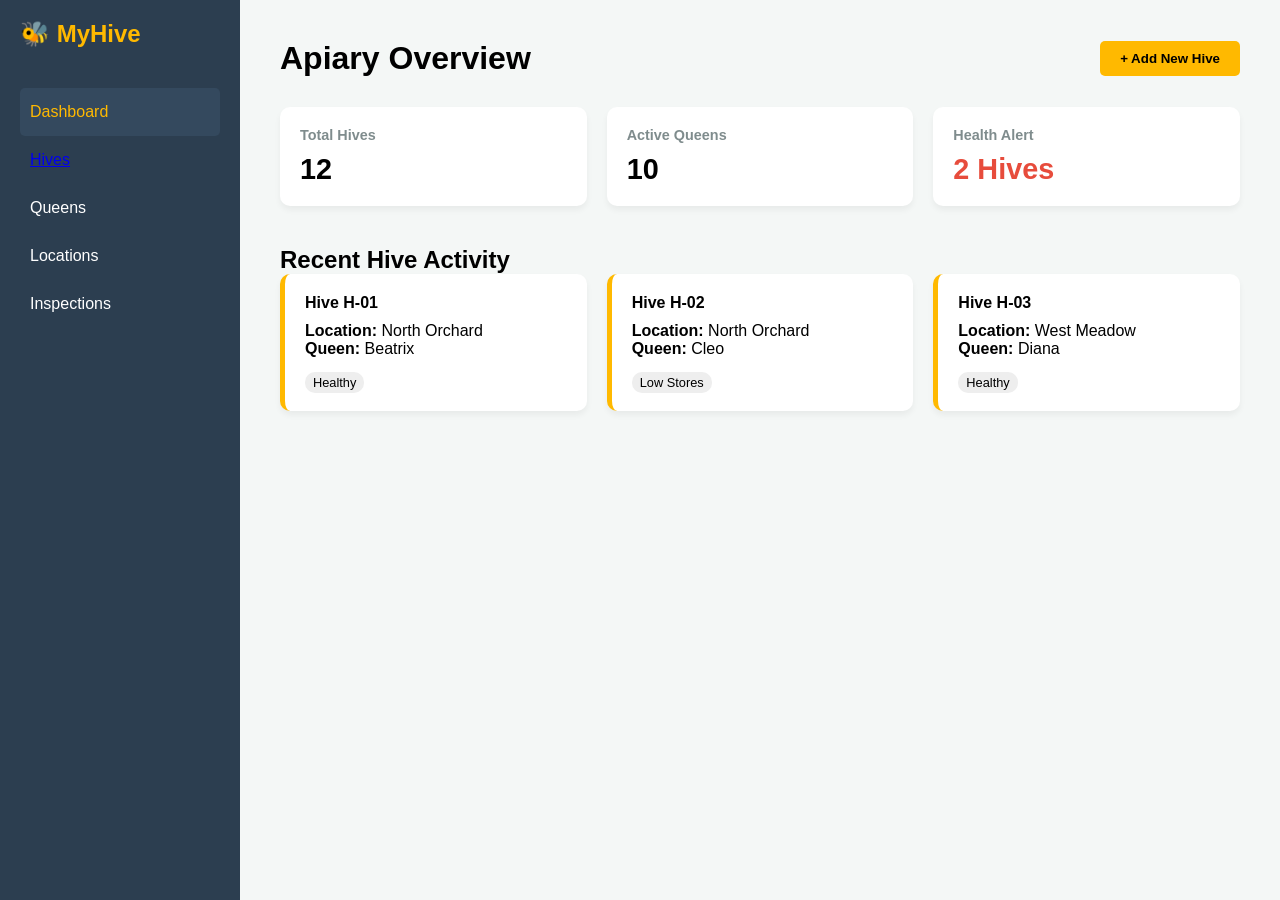
==== Pages/index.html @ 9ae71899 "Initial Commit" ====
<!DOCTYPE html>
<html lang="en">
<head>
    <meta charset="UTF-8">
    <meta name="viewport" content="width=device-width, initial-scale=1.0">
    <title>Apiary Manager | Dashboard</title>
    <link rel="stylesheet" href="../style.css">
</head>
<body>
    <div class="container">
        <nav class="sidebar">
            <div class="logo">🐝 MyHive</div>
            <ul>
                <li class="active">Dashboard</li>
                <li>
                    <a href="hives.html">Hives</a>
                </li>
                <li >Queens</li>
                <li>Locations</li>
                <li>Inspections</li>
            </ul>
        </nav>

        <main class="content">
            <header>
                <h1>Apiary Overview</h1>
                <button id="addHiveBtn" class="btn-primary">+ Add New Hive</button>
            </header>

            <section class="stats-grid">
                <div class="card stat-card">
                    <h3>Total Hives</h3>
                    <p id="totalHives">12</p>
                </div>
                <div class="card stat-card">
                    <h3>Active Queens</h3>
                    <p id="activeQueens">10</p>
                </div>
                <div class="card stat-card">
                    <h3>Health Alert</h3>
                    <p class="alert-text">2 Hives</p>
                </div>
            </section>

            <section class="hive-section">
                <h2>Recent Hive Activity</h2>
                <div class="hive-grid" id="hiveGrid">
                </div>
            </section>
        </main>
    </div>
   <script src="../index.js"></script>
</body>
</html>
---- style.css ----
:root {
    --primary-gold: #ffb900;
    --dark-slate: #2c3e50;
    --bg-light: #f4f7f6;
    --white: #ffffff;
    --alert-red: #e74c3c;
}

* {
    box-sizing: border-box;
    margin: 0;
    padding: 0;
    font-family: 'Segoe UI', sans-serif;
}

body {
    background-color: var(--bg-light);
    display: flex;
}

.container {
    display: flex;
    width: 100%;
    min-height: 100vh;
}

/* Sidebar */
.sidebar {
    width: 240px;
    background: var(--dark-slate);
    color: white;
    padding: 20px;
}

.logo {
    font-size: 1.5rem;
    font-weight: bold;
    margin-bottom: 40px;
    color: var(--primary-gold);
}

.sidebar ul {
    list-style: none;
}

.sidebar li {
    padding: 15px 10px;
    cursor: pointer;
    transition: 0.3s;
    border-radius: 5px;
}

.sidebar li:hover,
.sidebar li.active {
    background: #34495e;
    color: var(--primary-gold);
}

/* Main Content */
.content {
    flex: 1;
    padding: 40px;
}

header {
    display: flex;
    justify-content: space-between;
    align-items: center;
    margin-bottom: 30px;
}

.btn-primary {
    background: var(--primary-gold);
    border: none;
    padding: 10px 20px;
    border-radius: 5px;
    font-weight: bold;
    cursor: pointer;
}

/* Dashboard Cards */
.stats-grid {
    display: grid;
    grid-template-columns: repeat(auto-fit, minmax(200px, 1fr));
    gap: 20px;
    margin-bottom: 40px;
}

.card {
    background: var(--white);
    padding: 20px;
    border-radius: 10px;
    box-shadow: 0 4px 6px rgba(0, 0, 0, 0.05);
   }

.stat-card h3 {
    font-size: 0.9rem;
    color: #7f8c8d;
}

.stat-card p {
    font-size: 1.8rem;
    font-weight: bold;
    margin-top: 10px;
}

.alert-text {
    color: var(--alert-red);
}

/* Hive Grid */
.hive-grid {
    display: grid;
    grid-template-columns: repeat(auto-fill, minmax(280px, 1fr));
    gap: 20px;
}

.hive-card {
    border-left: 5px solid var(--primary-gold);
}

.hive-card h4 {
    margin-bottom: 10px;
}

.hive-tag {
    font-size: 0.8rem;
    background: #eee;
    padding: 3px 8px;
    border-radius: 10px;
}
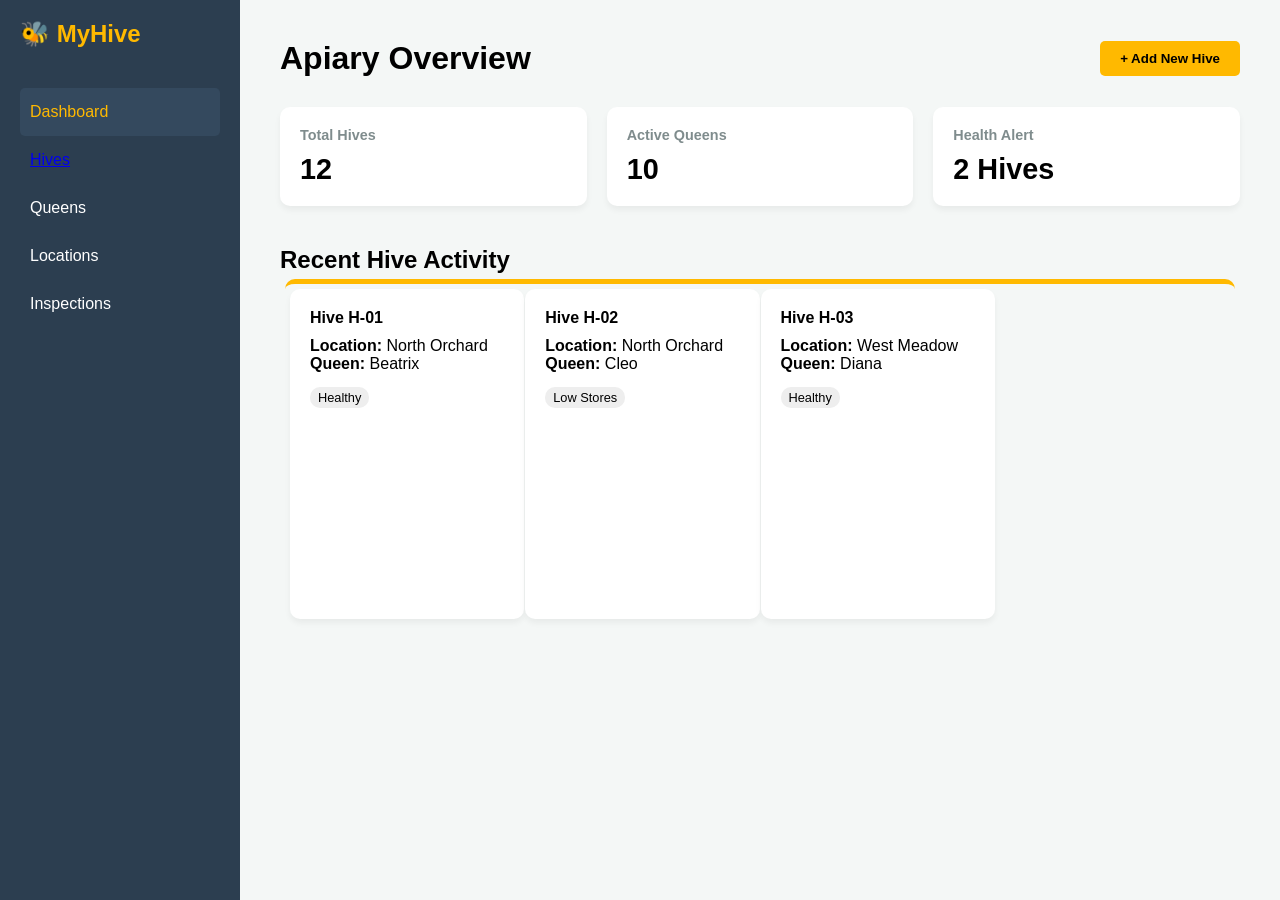
==== commit e9974728: "Added more info panel Fixed search with sorted results Added transitions for popup windows Several b" ====
--- a/Pages/index.html
+++ b/Pages/index.html
@@ -1,54 +1,55 @@
 <!DOCTYPE html>
 <html lang="en">
-<head>
-    <meta charset="UTF-8">
-    <meta name="viewport" content="width=device-width, initial-scale=1.0">
-    <title>Apiary Manager | Dashboard</title>
-    <link rel="stylesheet" href="../style.css">
-</head>
-<body>
-    <div class="container">
-        <nav class="sidebar">
-            <div class="logo">🐝 MyHive</div>
-            <ul>
-                <li class="active">Dashboard</li>
-                <li>
-                    <a href="hives.html">Hives</a>
-                </li>
-                <li >Queens</li>
-                <li>Locations</li>
-                <li>Inspections</li>
-            </ul>
-        </nav>
+    <head>
+        <meta charset="UTF-8">
+        <meta name="viewport" content="width=device-width, initial-scale=1.0">
+        <title>Apiary Manager | Dashboard</title>
+        <link rel="stylesheet" href="../Styles/style.css">
+    </head>
+    <body>
+        <div class="container">
+            <nav class="sidebar">
+                <div class="logo">🐝 MyHive</div>
+                <ul>
+                    <li class="active">Dashboard</li>
+                    <li>
+                        <a href="hives.html">Hives</a>
+                    </li>
+                    <li>Queens</li>
+                    <li>Locations</li>
+                    <li>Inspections</li>
+                </ul>
+            </nav>
 
-        <main class="content">
-            <header>
-                <h1>Apiary Overview</h1>
-                <button id="addHiveBtn" class="btn-primary">+ Add New Hive</button>
-            </header>
+            <main class="content">
+                <header>
+                    <h1>Apiary Overview</h1>
+                    <button id="addHiveBtn" class="btn-primary">+ Add New
+                        Hive</button>
+                </header>
 
-            <section class="stats-grid">
-                <div class="card stat-card">
-                    <h3>Total Hives</h3>
-                    <p id="totalHives">12</p>
-                </div>
-                <div class="card stat-card">
-                    <h3>Active Queens</h3>
-                    <p id="activeQueens">10</p>
-                </div>
-                <div class="card stat-card">
-                    <h3>Health Alert</h3>
-                    <p class="alert-text">2 Hives</p>
-                </div>
-            </section>
+                <section class="stats-grid">
+                    <div class="card stat-card">
+                        <h3>Total Hives</h3>
+                        <p id="totalHives">12</p>
+                    </div>
+                    <div class="card stat-card">
+                        <h3>Active Queens</h3>
+                        <p id="activeQueens">10</p>
+                    </div>
+                    <div class="card stat-card">
+                        <h3>Health Alert</h3>
+                        <p class="alert-text">2 Hives</p>
+                    </div>
+                </section>
 
-            <section class="hive-section">
-                <h2>Recent Hive Activity</h2>
-                <div class="hive-grid" id="hiveGrid">
-                </div>
-            </section>
-        </main>
-    </div>
-   <script src="../index.js"></script>
-</body>
+                <section class="hive-section">
+                    <h2>Recent Hive Activity</h2>
+                    <div class="hive-grid" id="hiveGrid">
+                    </div>
+                </section>
+            </main>
+        </div>
+        <script src="../Scripts/index.js"></script>
+    </body>
 </html>
--- a/Styles/style.css
+++ b/Styles/style.css
@@ -0,0 +1,392 @@
+:root {
+    --primary-gold: #ffb900;
+    --dark-slate: #2c3e50;
+    --bg-light: #f4f7f6;
+    --white: #ffffff;
+    --alert-red: #e74c3c;
+}
+
+* {
+    box-sizing: border-box;
+    margin: 0;
+    padding: 0;
+    font-family: 'Segoe UI', sans-serif;
+}
+
+body {
+    background-color: var(--bg-light);
+    display: flex;
+}
+
+.container {
+    display: flex;
+    width: 100%;
+    min-height: 100vh;
+}
+
+/* Sidebar */
+.sidebar {
+    width: 240px;
+    background: var(--dark-slate);
+    color: white;
+    padding: 20px;
+}
+
+.logo {
+    font-size: 1.5rem;
+    font-weight: bold;
+    margin-bottom: 40px;
+    color: var(--primary-gold);
+}
+
+.sidebar ul {
+    list-style: none;
+}
+
+.sidebar li {
+    padding: 15px 10px;
+    cursor: pointer;
+    transition: 0.3s;
+    border-radius: 5px;
+}
+
+.sidebar li:hover,
+.sidebar li.active {
+    background: #34495e;
+    color: var(--primary-gold);
+}
+
+/* Main Content */
+.content {
+    flex: 1;
+    padding: 40px;
+}
+
+header {
+    display: flex;
+    justify-content: space-between;
+    align-items: center;
+    margin-bottom: 30px;
+
+}
+
+.btn-primary {
+    background: var(--primary-gold);
+    border: none;
+    padding: 10px 20px;
+    border-radius: 5px;
+    font-weight: bold;
+    cursor: pointer;
+}
+
+
+/* Dashboard Cards */
+.stats-grid {
+    display: grid;
+    grid-template-columns: repeat(auto-fit, minmax(200px, 1fr));
+    gap: 20px;
+    margin-bottom: 40px;
+}
+
+.card {
+    background: var(--white);
+    padding: 20px;
+    border-radius: 10px;
+    box-shadow: 0 4px 6px rgba(0, 0, 0, 0.05);
+}
+
+.hive-card {
+    position: relative;
+    min-height: 330px;
+    overflow: hidden;
+}
+
+.hive-close-btn {
+    background: var(--dark-slate);
+    color: var(--white);
+    border: none;
+    border-radius: 6px;
+    cursor: pointer;
+    font-weight: 600;
+}
+
+.hive-details {
+    position: absolute;
+    inset: 0;
+    background: var(--white);
+    border: 2px solid var(--primary-gold);
+    border-radius: 10px;
+    padding: 16px;
+    text-align: left;
+    display: flex;
+    flex-direction: column;
+    justify-content: space-between;
+    gap: 8px;
+    opacity: 0;
+    pointer-events: none;
+    transform: translateY(10px);
+    transition: opacity 0.2s ease, transform 0.2s ease;
+}
+
+.hive-card.expanded .hive-details {
+    opacity: 1;
+    pointer-events: auto;
+    transform: translateY(0);
+}
+
+.hive-close-btn {
+    align-self: flex-end;
+    width: 32px;
+    height: 32px;
+}
+
+.stat-card h3 {
+    font-size: 0.9rem;
+    color: #7f8c8d;
+}
+
+.stat-card p {
+    font-size: 1.8rem;
+    font-weight: bold;
+    margin-top: 10px;
+}
+
+input {
+    flex: 1;
+    padding: 2px 10px;
+    border-radius: 10px;
+    background-color: var(--bg-light);
+    border: 2px var(--dark-slate) solid;
+    max-width: 50%;
+}
+
+.options {
+    display: flex;
+    gap: 30px;
+    padding: 0 5px;
+    justify-content: space-between;
+}
+
+select {
+    flex: 1;
+    flex-grow: 0.05;
+    background-color: var(--bg-light);
+    border: 2px var(--dark-slate) solid;
+    border-radius: 10px;
+    padding: 1px 4px;
+
+}
+
+
+
+
+/* Adding new hive popup*/
+
+
+.overlay {
+    position: fixed;
+    top: 0;
+    left: 0;
+    width: 100vw;
+    height: 100vh;
+    background: rgba(0, 0, 0, 0.5);
+    z-index: 2;
+    display: flex;
+    justify-content: center;
+    align-items: center;
+    opacity: 0;
+    pointer-events: none;
+    transition: opacity 0.2s ease, transform 0.2s ease;
+
+}
+
+.overlay.active {
+    opacity: 1;
+    pointer-events: auto;
+}
+
+.add-hive-content,
+#add-queen-popup,
+#mv-queen-popup,
+#edit-hive-popup {
+    display: flex;
+    position: relative;
+    background: white;
+    padding: 2.75rem 1rem 1rem;
+    border-radius: 10px;
+    z-index: 3;
+    width: fit-content;
+    height: 50vh;
+    box-shadow: 0 4px 15px rgba(0, 0, 0, 0.3);
+    border: 5px solid var(--dark-slate);
+    gap: 5px;
+
+}
+
+.popup-close-btn {
+    position: absolute;
+    top: 10px;
+    right: 10px;
+    width: 34px;
+    height: 34px;
+    border: none;
+    border-radius: 8px;
+    background: var(--dark-slate);
+    color: var(--white);
+    font-size: 18px;
+    line-height: 1;
+    cursor: pointer;
+}
+
+.inputs {
+    display: flex;
+    flex-direction: column;
+    justify-content: space-between;
+    flex: 1;
+    padding: 10px 30px;
+    gap: 10px;
+    border: 5px solid var(--dark-slate);
+    border-radius: 10px;
+    margin: 20px;
+    margin-right: 0px;
+    font-size: 25px;
+    font-weight: 500;
+    color: var(--dark-slate);
+}
+
+
+label:has(>#upload-image) {
+    flex: 1;
+    margin: 20px;
+    margin-left: 0px;
+    border: 2px dashed #ccc;
+    display: flex;
+    flex-direction: column;
+    align-items: center;
+    cursor: pointer;
+    border-radius: 10px;
+    transition: border-color 0.3s;
+    height: fit-content;
+    align-self: center;
+}
+
+label:has(>#upload-image):hover {
+    border-color: var(--primary-gold);
+}
+
+#upload-image {
+    display: none;
+}
+
+
+
+
+.inputs label,
+#add-queen-popup label,
+#mv-queen-popup label,
+#edit-hive-popup label {
+    display: flex;
+    justify-content: space-between;
+    align-items: center;
+    flex: 1;
+
+}
+
+label input {
+    height: 4vh;
+}
+
+input {
+    outline: none;
+}
+
+/* 
+label:has(>#post-hive-to-database, >#queens-list) {
+    display: flex;
+    align-items: center;
+    justify-content: center;
+    flex: 1;
+} */
+
+
+/*Add queen popup*/
+#add-queen-popup {
+    display: flex;
+    justify-content: space-around;
+    flex-direction: column;
+    z-index: 4;
+    width: 30vw;
+    height: 30vh;
+    box-shadow: 0 4px 15px rgba(0, 0, 0, 0.3);
+    border: 5px solid var(--dark-slate);
+}
+
+#add-queen-overlay {
+    justify-content: center;
+    align-items: center;
+}
+
+/*Move queen popup*/
+#mv-queen-popup {
+    display: flex;
+    flex-direction: column;
+    width: 30vw;
+    height: 30vh;
+    box-shadow: 0 4px 15px rgba(0, 0, 0, 0.3);
+    border: 5px solid var(--dark-slate);
+    z-index: 4;
+
+}
+
+#edit-hive-popup {
+    display: flex;
+    justify-content: space-around;
+    flex-direction: column;
+    z-index: 4;
+    width: 35vw;
+    min-height: 40vh;
+    box-shadow: 0 4px 15px rgba(0, 0, 0, 0.3);
+    border: 5px solid var(--dark-slate);
+}
+
+#edit-hive-overlay {
+    justify-content: center;
+    align-items: center;
+}
+
+#move-queen-from,
+#replace-with-queen {
+    flex: 0.8;
+    height: 4vh;
+}
+
+
+/* Hive Grid */
+.hive-grid {
+    display: grid;
+    grid-template-columns: repeat(auto-fill, minmax(230px, 1fr));
+    border-top: 5px solid var(--primary-gold);
+    border-radius: 10px;
+    margin: 5px;
+    padding: 5px;
+    gap: 1px;
+}
+
+.hive-card {
+    cursor: pointer;
+}
+
+.hive-card h4 {
+    margin-bottom: 10px;
+}
+
+.hive-tag {
+    font-size: 0.8rem;
+    background: #eee;
+    padding: 3px 8px;
+    border-radius: 10px;
+}
+
+img {
+    border-radius: 10px;
+}
